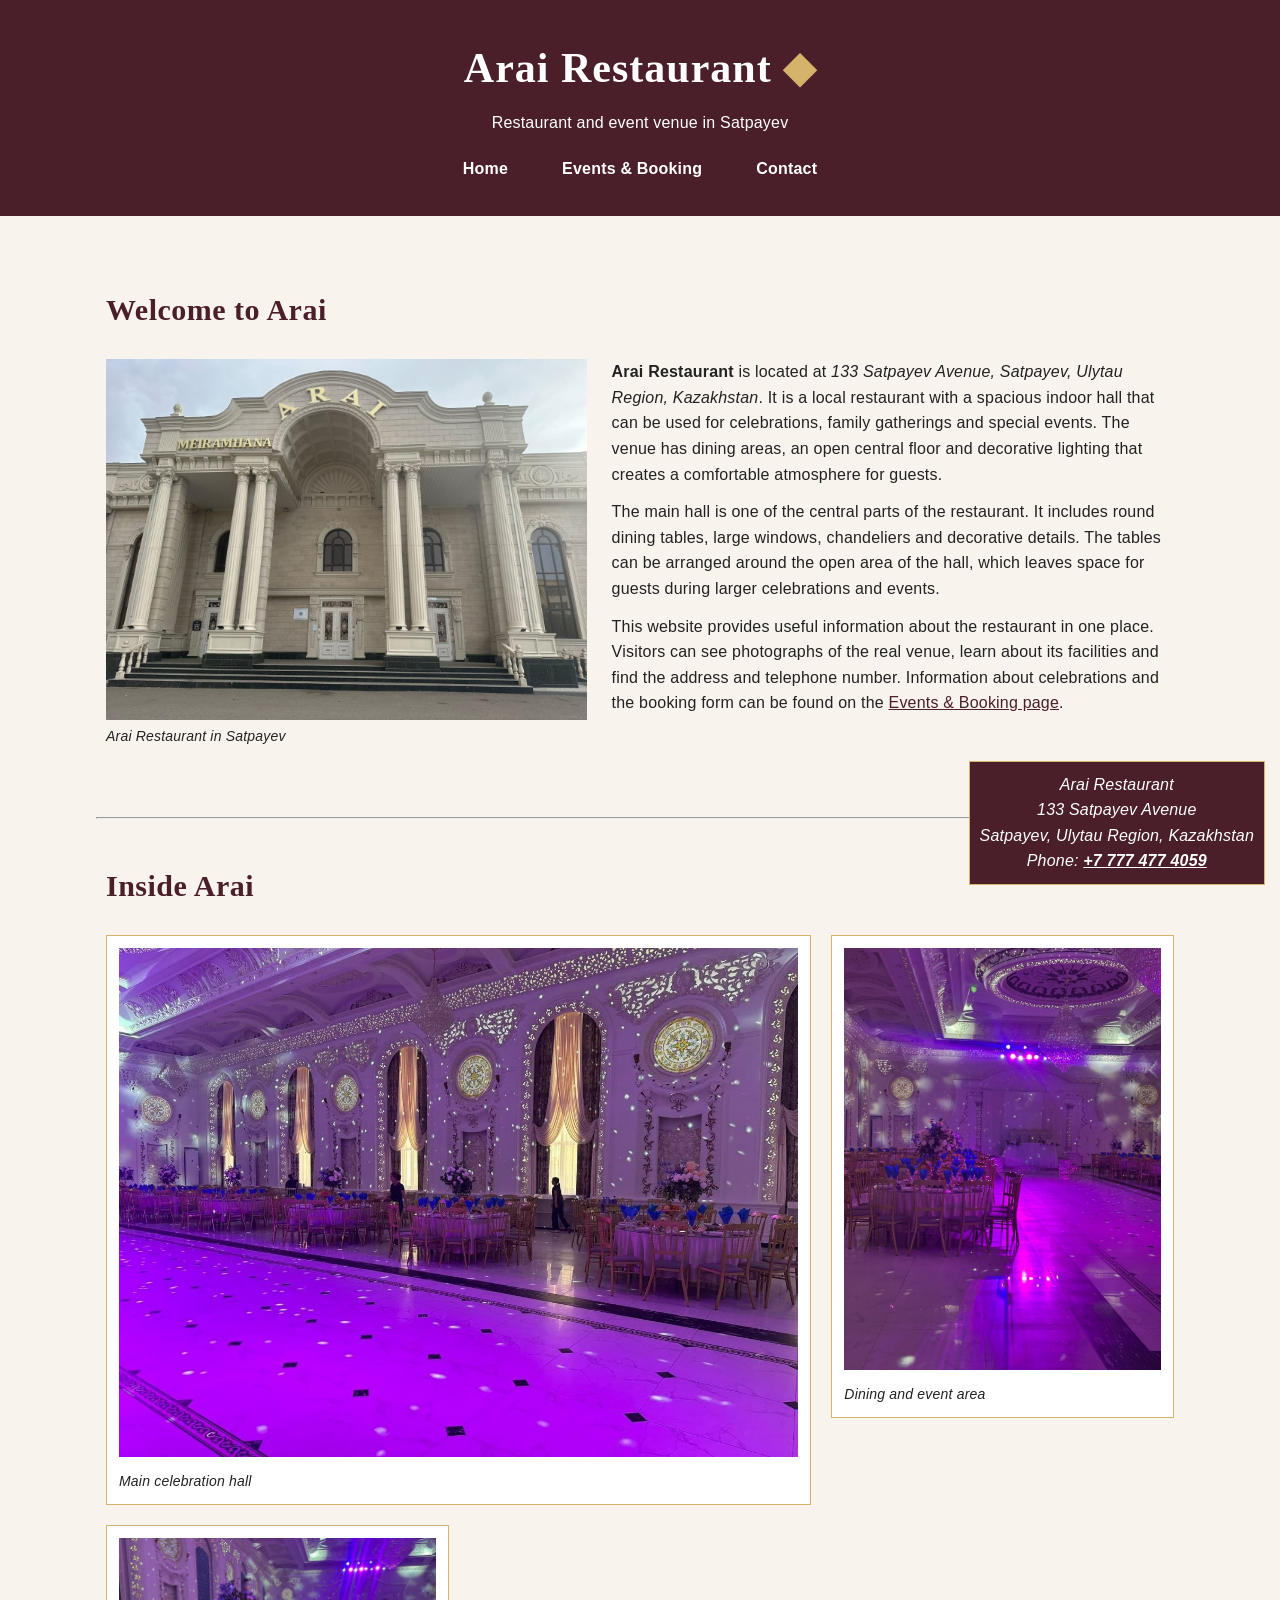
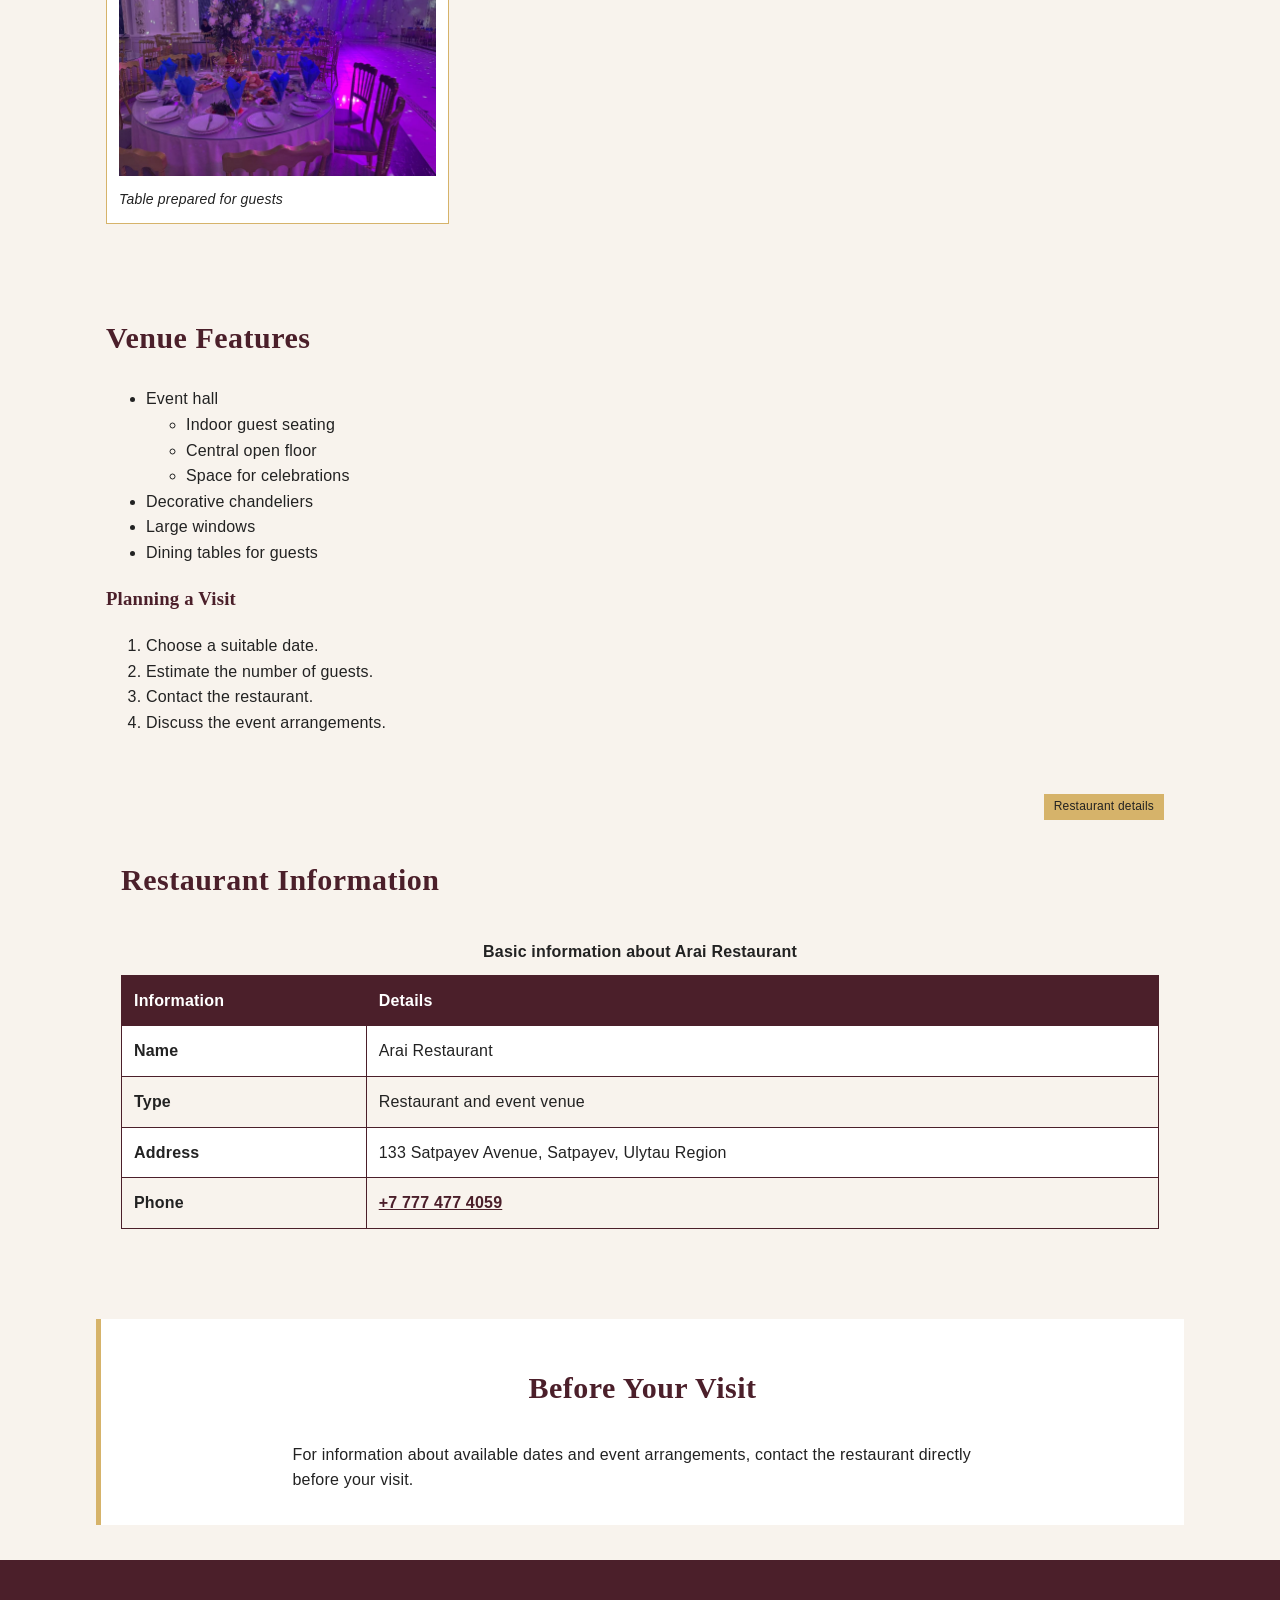
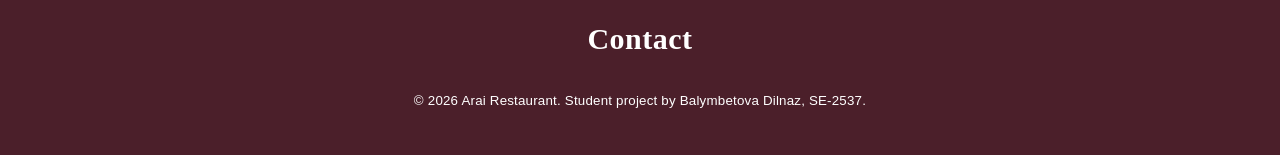
==== arai-restaurant/index.html @ f2437ca9 "Add files via upload" ====
<!DOCTYPE html>
<html lang="en">

<link rel="stylesheet" href="css/base.css">
<link rel="stylesheet" href="css/dilnaz.css">

<head>
    <meta charset="UTF-8">
    <meta name="viewport" content="width=device-width, initial-scale=1.0">
    <meta name="description" content="Official information website for Arai Restaurant in Satpayev.">
    <meta name="author" content="Balymbetova Dilnaz">
    <title>Arai Restaurant | Home</title>
</head>

<body>

    <!-- Author: Balymbetova Dilnaz, SE-2537 -->

    <header>
        <h1>Arai Restaurant</h1>
        <p>Restaurant and event venue in Satpayev</p>

        <nav aria-label="Main navigation">
            <ul>
                <li><a href="index.html">Home</a></li>
                <li><a href="events.html">Events & Booking</a></li>
                <li><a href="#contact">Contact</a></li>
            </ul>
        </nav>
    </header>

    <main>

        <section id="about">
            <h2>Welcome to Arai</h2>
            <figure>
    <img src="images/arai-outside.jpg"
         alt="Exterior of Arai Restaurant in Satpayev"
         width="600">
    <figcaption>Arai Restaurant in Satpayev</figcaption>
</figure>

            <p>
                <strong>Arai Restaurant</strong> is located at
                <em>133 Satpayev Avenue, Satpayev, Ulytau Region, Kazakhstan</em>.
                It is a local restaurant with a spacious indoor hall that can
                be used for celebrations, family gatherings and special events.
                The venue has dining areas, an open central floor and decorative
                lighting that creates a comfortable atmosphere for guests.
            </p>

            <p>
                The main hall is one of the central parts of the restaurant.
                It includes round dining tables, large windows, chandeliers and
                decorative details. The tables can be arranged around the open
                area of the hall, which leaves space for guests during larger
                celebrations and events.
            </p>

            <p>
                This website provides useful information about the restaurant
                in one place. Visitors can see photographs of the real venue,
                learn about its facilities and find the address and telephone
                number. Information about celebrations and the booking form
                can be found on the
                <a href="events.html">Events & Booking page</a>.
            </p>
        </section>

        <hr>
        <section id="gallery">
    <h2>Inside Arai</h2>

    <!-- A div is used because these figures form one visual gallery,
         not separate sections of the page. -->
    <div class="gallery">

        <figure>
            <img src="images/arai-hall-1.jpg"
                 alt="Main celebration hall inside Arai Restaurant"
                 width="400">
            <figcaption>Main celebration hall</figcaption>
        </figure>

        <figure>
            <img src="images/arai-hall-2.jpg"
                 alt="Interior and dining area of Arai Restaurant"
                 width="400">
            <figcaption>Dining and event area</figcaption>
        </figure>

        <figure>
            <img src="images/arai-table.jpg"
                 alt="Table prepared for guests at Arai Restaurant"
                 width="400">
            <figcaption>Table prepared for guests</figcaption>
        </figure>

    </div>
</section>


        <section id="features">
            <h2>Venue Features</h2>

            <ul>
                <li>
                    Event hall
                    <ul>
                        <li>Indoor guest seating</li>
                        <li>Central open floor</li>
                        <li>Space for celebrations</li>
                    </ul>
                </li>
                <li>Decorative chandeliers</li>
                <li>Large windows</li>
                <li>Dining tables for guests</li>
            </ul>

            <h3>Planning a Visit</h3>

            <ol>
                <li>Choose a suitable date.</li>
                <li>Estimate the number of guests.</li>
                <li>Contact the restaurant.</li>
                <li>Discuss the event arrangements.</li>
            </ol>
        </section>

        <section id="information">
            <h2>Restaurant Information</h2>

            <table>
                <caption>Basic information about Arai Restaurant</caption>

                <thead>
                    <tr>
                        <th scope="col">Information</th>
                        <th scope="col">Details</th>
                    </tr>
                </thead>

                <tbody>
                    <tr>
                        <th scope="row">Name</th>
                        <td>Arai Restaurant</td>
                    </tr>

                    <tr>
                        <th scope="row">Type</th>
                        <td>Restaurant and event venue</td>
                    </tr>

                    <tr>
                        <th scope="row">Address</th>
                        <td>133 Satpayev Avenue, Satpayev, Ulytau Region</td>
                    </tr>

                    <tr>
                        <th scope="row">Phone</th>
                        <td>
                            <a href="tel:+77774774059">+7 777 477 4059</a>
                        </td>
                    </tr>
                </tbody>
            </table>
        </section>

        <aside>
            <h2>Before Your Visit</h2>
            <p>
                For information about available dates and event arrangements,
                contact the restaurant directly before your visit.
            </p>
        </aside>

    </main>

    <footer id="contact">
        <!-- Contact information is placed in the footer because it is useful on every page. -->

        <h2>Contact</h2>

        <address>
            Arai Restaurant<br>
            133 Satpayev Avenue<br>
            Satpayev, Ulytau Region, Kazakhstan<br>
            Phone: <a href="tel:+77774774059">+7 777 477 4059</a>
        </address>

        <p>
            <small>
                &copy; 2026 Arai Restaurant.
                Student project by
                <span>Balymbetova Dilnaz, SE-2537</span>.
            </small>
        </p>
    </footer>

</body>

</html>
---- arai-restaurant/css/base.css ----
/*
    Arai Restaurant - Shared Styles
    Author: Balymbetova Dilnaz, SE-2537

    Colour palette:
    #4b1f2a - dark burgundy, chosen for an elegant restaurant atmosphere
    #f8f3ed - warm light background for comfortable reading
    #d6b36a - gold accent inspired by the restaurant interior
    #ffffff - clean background for content areas
    #222222 - dark text for good readability
*/

* {
    box-sizing: border-box;
}

html {
    scroll-behavior: smooth;
}

body {
    margin: 0;
    background-color: #f8f3ed;
    color: #222222;
    font-family: Arial, Helvetica, sans-serif;
    font-size: 16px;
    font-weight: 400;
    line-height: 1.6;
    letter-spacing: 0.2px;
}

header {
    background-color: #4b1f2a;
    color: #ffffff;
    padding: 35px 8%;
    text-align: center;
}

header h1 {
    margin: 0;
    font-family: Georgia, "Times New Roman", serif;
    font-size: 42px;
    font-weight: 700;
    letter-spacing: 1px;
}

header p {
    margin: 8px 0 20px;
}

/* The navigation uses Flexbox because its links belong in one row. */
nav ul {
    display: flex;
    justify-content: center;
    align-items: center;
    gap: 30px;
    list-style: none;
    margin: 0;
    padding: 0;
}

nav a {
    color: #ffffff;
    font-weight: bold;
    text-decoration: none;
    padding: 8px 12px;
}

nav a:hover {
    background-color: #d6b36a;
    color: #222222;
}

nav a:focus {
    outline: 3px solid #ffffff;
}

main {
    width: 85%;
    max-width: 1200px;
    margin: 35px auto;
}

section {
    margin-bottom: 45px;
}

h2 {
    color: #4b1f2a;
    font-family: Georgia, "Times New Roman", serif;
    font-size: 30px;
    font-weight: 700;
    letter-spacing: 0.5px;
}

h3 {
    color: #4b1f2a;
    font-family: Georgia, "Times New Roman", serif;
}

p {
    margin: 12px 0;
}

a {
    color: #4b1f2a;
}

img {
    max-width: 100%;
    height: auto;
}

figure {
    margin: 20px 0;
}

figcaption {
    margin-top: 5px;
    font-size: 14px;
    font-style: italic;
}

table {
    width: 100%;
    border-collapse: collapse;
    background-color: #ffffff;
    margin: 20px auto;
}

caption {
    padding: 10px;
    font-weight: bold;
}

th,
td {
    border: 1px solid #4b1f2a;
    padding: 12px;
    text-align: left;
}

thead {
    background-color: #4b1f2a;
    color: #ffffff;
}

tbody tr:nth-child(2n) {
    background-color: #f8f3ed;
}

aside {
    border-left: 5px solid #d6b36a;
    background-color: #ffffff;
    padding: 20px;
    margin: 30px 0;
}

footer {
    background-color: #4b1f2a;
    color: #ffffff;
    text-align: center;
    padding: 30px;
}

footer h2 {
    color: #ffffff;
}

footer a {
    color: #ffffff;
}

/* Child selector: selects only paragraphs directly inside the footer. */
footer > p {
    margin-top: 20px;
}

/* Adjacent sibling selector: styles a paragraph immediately after h2. */
h2 + p {
    margin-top: 5px;
}

/* Attribute selector: targets telephone links. */
a[href^="tel:"] {
    font-weight: bold;
}

/* Adds a decorative mark without adding unnecessary HTML. */
header h1::after {
    content: " ◆";
    color: #d6b36a;
}
---- arai-restaurant/css/dilnaz.css ----
/*
    Personal stylesheet
    Author: Balymbetova Dilnaz, SE-2537
*/

/* ID selector is appropriate because #about occurs once on the home page. */
#about {
    position: relative;
}

/* Gallery is better as Grid because photographs need rows and columns. */
.gallery {
    display: grid;
    grid-template-columns: repeat(3, minmax(200px, 1fr));
    gap: 20px;
    align-items: start;
}

.gallery figure {
    background-color: #ffffff;
    border: 1px solid #d6b36a;
    padding: 12px;
    margin: 0;
}

.gallery img {
    width: 100%;
}

/* The first gallery item spans two columns to demonstrate grid spanning. */
.gallery figure:first-child {
    grid-column: span 2;
}

/* Flexbox suits this block because the buttons form one flexible row. */
form > p:last-child {
    display: flex;
    flex-direction: row;
    flex-wrap: wrap;
    gap: 15px;
}

form {
    background-color: #ffffff;
    padding: 25px;
    border: 1px solid #d6b36a;
}

fieldset {
    margin-bottom: 25px;
    padding: 20px;
    border: 1px solid #4b1f2a;
}

legend {
    color: #4b1f2a;
    font-weight: bold;
}

input,
select,
textarea {
    padding: 9px;
    margin-top: 5px;
    max-width: 100%;
    font-family: Arial, Helvetica, sans-serif;
}

input[type="text"],
input[type="email"],
input[type="tel"],
input[type="number"],
input[type="date"],
select,
textarea {
    width: 100%;
}

input:focus,
select:focus,
textarea:focus {
    outline: 2px solid #d6b36a;
}

button {
    padding: 10px 18px;
    border: 1px solid #4b1f2a;
    background-color: #4b1f2a;
    color: #ffffff;
    cursor: pointer;
}

button:hover {
    background-color: #d6b36a;
    color: #222222;
}

/*
    Specificity experiment:
    Specificity = 0-0-1 (one type selector).
    This rule loses to #information below.
*/
section {
    padding: 10px;
}

/*
    Specificity = 1-0-0 (one ID selector).
    It wins because an ID has higher specificity than a type selector.
*/
#information {
    padding: 25px;
}

/*
    Static positioning is the normal document flow.
    It is appropriate for this heading because it needs no offset.
*/
#features h2 {
    position: static;
}

/*
    Relative positioning keeps the element in normal flow and can
    provide a containing block for an absolutely positioned element.
*/
#information {
    position: relative;
}

/* Absolute positioning places this generated label inside #information. */
#information::before {
    content: "Restaurant details";
    position: absolute;
    top: -12px;
    right: 20px;
    background-color: #d6b36a;
    padding: 3px 10px;
    font-size: 12px;
}

/*
    Fixed positioning keeps this contact shortcut visible
    while the visitor scrolls.
*/
footer address {
    position: fixed;
    right: 15px;
    bottom: 15px;
    background-color: #4b1f2a;
    border: 1px solid #d6b36a;
    padding: 10px;
    z-index: 2;
}

/*
    Float lets text flow beside the first photograph.
    The following section is cleared so later content does not wrap around it.
*/
#about figure {
    float: left;
    width: 45%;
    margin: 0 25px 15px 0;
}

#about::after {
    content: "";
    display: block;
    clear: both;
}

/* Centering technique 1: margin auto. */
#about figure img {
    display: block;
    margin-left: auto;
    margin-right: auto;
}

/* Centering technique 2: Flexbox. */
nav {
    display: flex;
    justify-content: center;
}

/* Centering technique 3: Grid. */
aside {
    display: grid;
    place-items: center;
}

aside p {
    max-width: 700px;
}

/* Reusable semantic classes prepared for the page content. */
.gallery,
.venue-gallery {
    width: 100%;
}

.gallery-item {
    padding: 10px;
}

.contact-detail {
    font-weight: bold;
}

.event-info {
    margin-bottom: 20px;
}

.booking-field {
    margin-bottom: 12px;
}

.feature-list {
    padding-left: 25px;
}

.page-intro {
    max-width: 800px;
}

.highlight {
    font-weight: bold;
}
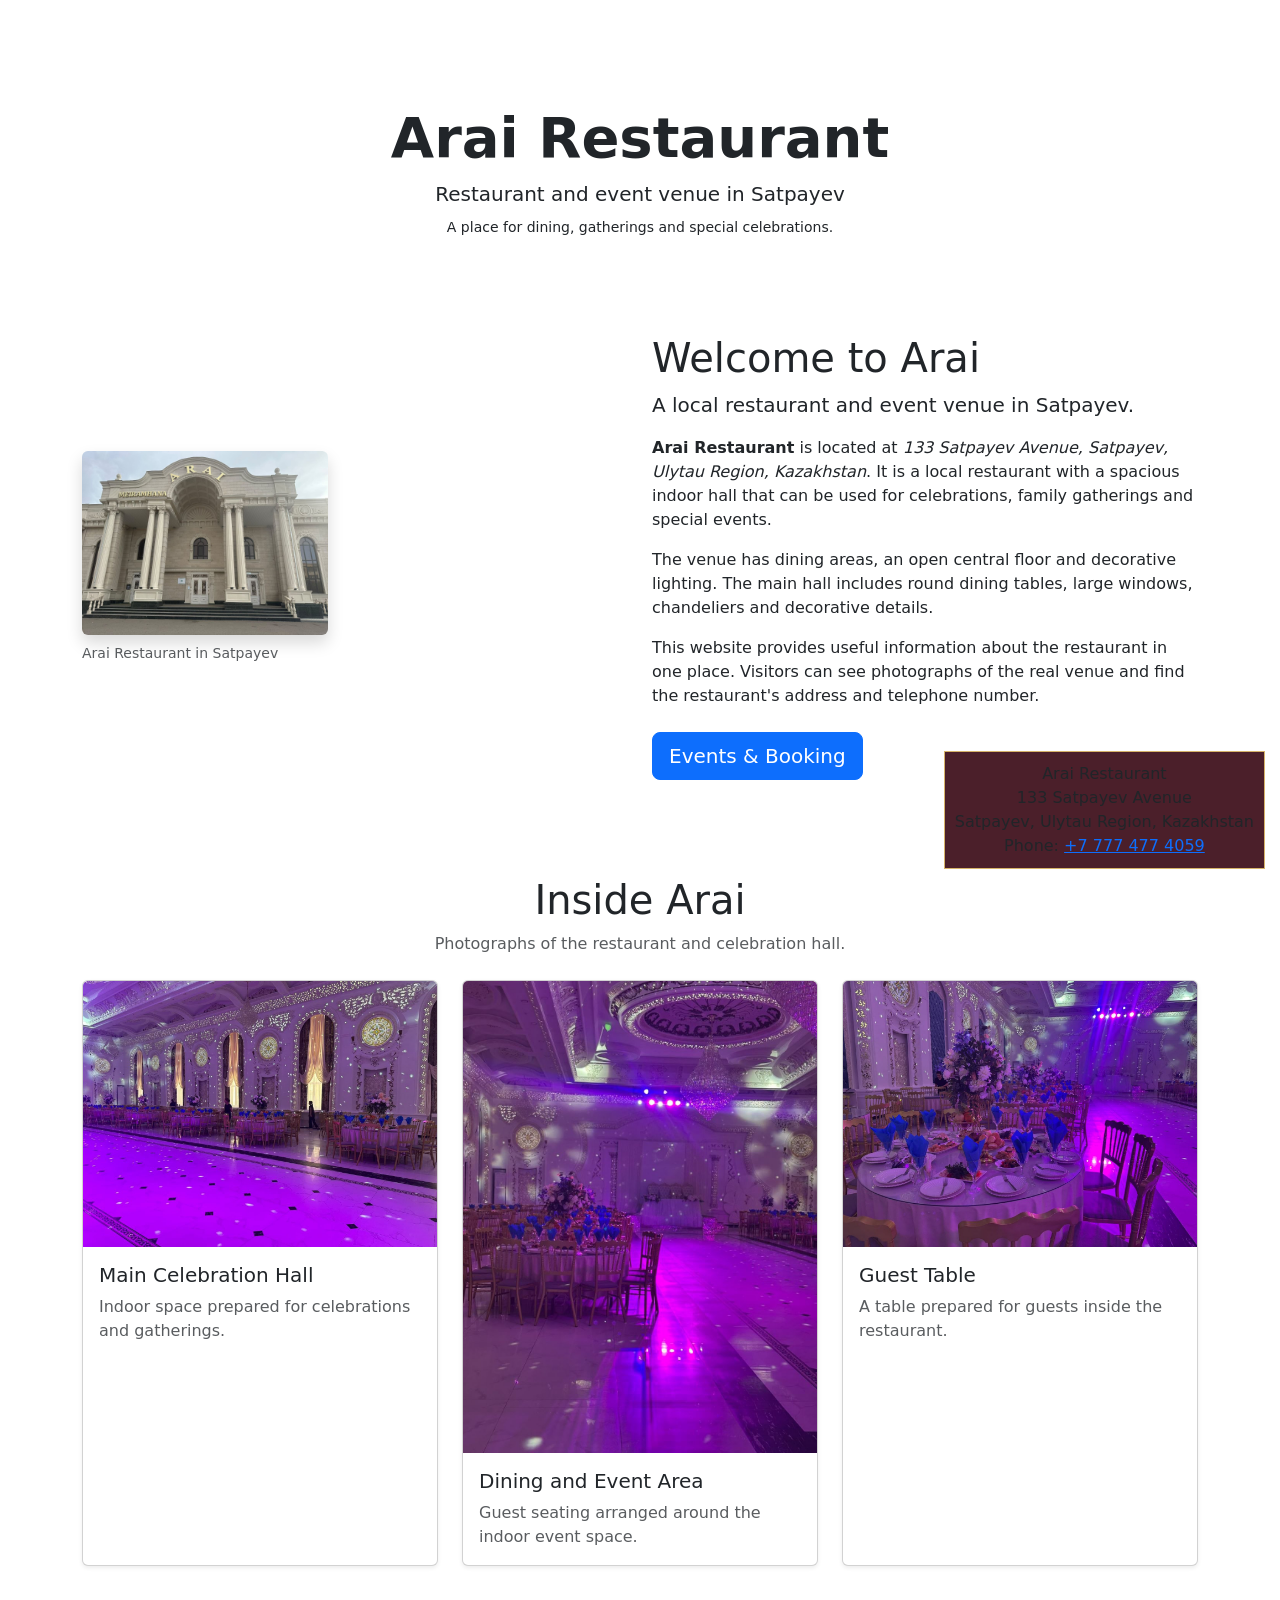
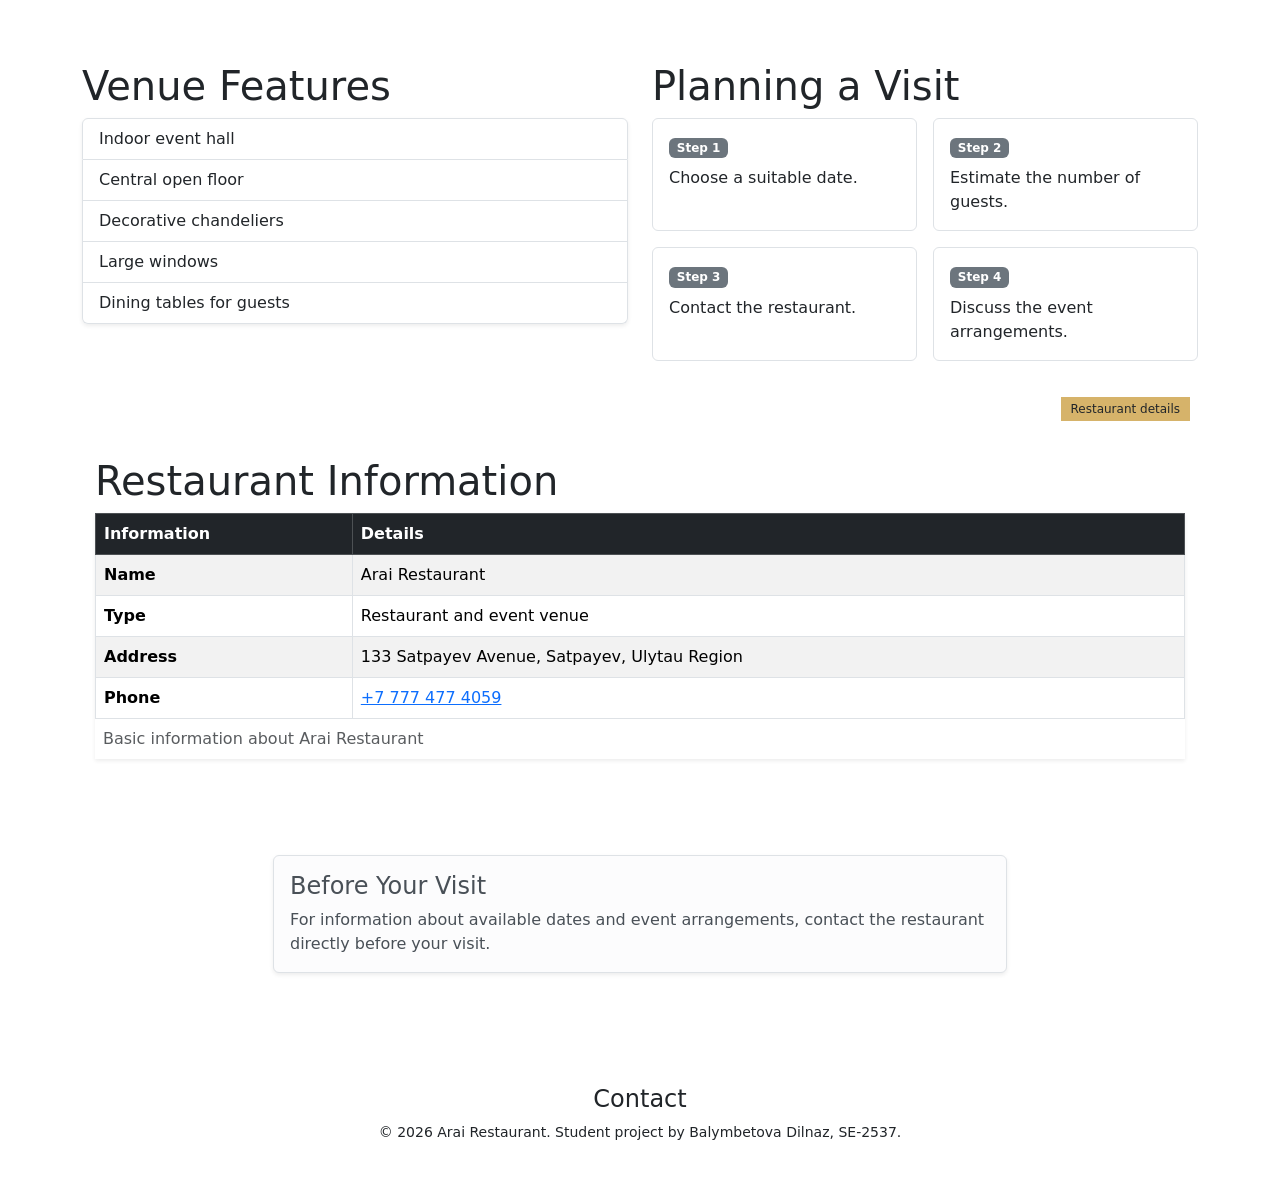
==== commit 9b316571: "Add files via upload" ====
--- a/arai-restaurant/index.html
+++ b/arai-restaurant/index.html
@@ -1,15 +1,20 @@
 <!DOCTYPE html>
 <html lang="en">
-
-<link rel="stylesheet" href="css/base.css">
-<link rel="stylesheet" href="css/dilnaz.css">
 
 <head>
     <meta charset="UTF-8">
     <meta name="viewport" content="width=device-width, initial-scale=1.0">
     <meta name="description" content="Official information website for Arai Restaurant in Satpayev.">
     <meta name="author" content="Balymbetova Dilnaz">
+
     <title>Arai Restaurant | Home</title>
+
+    <!-- Bootstrap 5.3.8 is used for responsive layout and components. -->
+    <link href="https://cdn.jsdelivr.net/npm/bootstrap@5.3.8/dist/css/bootstrap.min.css"
+          rel="stylesheet">
+
+    <!-- Custom CSS is loaded after Bootstrap for brand corrections. -->
+    <link rel="stylesheet" href="css/dilnaz.css">
 </head>
 
 <body>
@@ -17,186 +22,410 @@
     <!-- Author: Balymbetova Dilnaz, SE-2537 -->
 
     <header>
-        <h1>Arai Restaurant</h1>
-        <p>Restaurant and event venue in Satpayev</p>
-
-        <nav aria-label="Main navigation">
-            <ul>
-                <li><a href="index.html">Home</a></li>
-                <li><a href="events.html">Events & Booking</a></li>
-                <li><a href="#contact">Contact</a></li>
-            </ul>
+
+        <!-- Bootstrap Navbar component adapted for Arai Restaurant.
+             navbar-expand-md keeps the menu collapsed on phones
+             and expands it from the md breakpoint. -->
+        <nav class="navbar navbar-expand-md navbar-dark arai-navbar">
+            <div class="container">
+
+                <a class="navbar-brand fw-bold" href="index.html">
+                    Arai Restaurant
+                </a>
+
+                <button class="navbar-toggler"
+                        type="button"
+                        data-bs-toggle="collapse"
+                        data-bs-target="#mainNavbar"
+                        aria-controls="mainNavbar"
+                        aria-expanded="false"
+                        aria-label="Toggle navigation">
+                    <span class="navbar-toggler-icon"></span>
+                </button>
+
+                <div class="collapse navbar-collapse" id="mainNavbar">
+                    <ul class="navbar-nav ms-auto">
+                        <li class="nav-item">
+                            <a class="nav-link active"
+                               aria-current="page"
+                               href="index.html">Home</a>
+                        </li>
+
+                        <li class="nav-item">
+                            <a class="nav-link"
+                               href="events.html">Events & Booking</a>
+                        </li>
+
+                        <li class="nav-item">
+                            <a class="nav-link"
+                               href="#gallery">Gallery</a>
+                        </li>
+
+                        <li class="nav-item">
+                            <a class="nav-link"
+                               href="#contact">Contact</a>
+                        </li>
+                    </ul>
+                </div>
+
+            </div>
         </nav>
+
+        <!-- container-fluid is used here because the hero background
+             should extend across the full width of the page. -->
+        <div class="container-fluid arai-hero">
+            <div class="container text-center py-5">
+                <h1 class="display-4 fw-bold">Arai Restaurant</h1>
+
+                <p class="lead mb-2">
+                    Restaurant and event venue in Satpayev
+                </p>
+
+                <!-- Hidden on phones and displayed from md upwards. -->
+                <p class="small mb-0 d-none d-md-block">
+                    A place for dining, gatherings and special celebrations.
+                </p>
+            </div>
+        </div>
+
     </header>
 
+
     <main>
 
-        <section id="about">
-            <h2>Welcome to Arai</h2>
-            <figure>
-    <img src="images/arai-outside.jpg"
-         alt="Exterior of Arai Restaurant in Satpayev"
-         width="600">
-    <figcaption>Arai Restaurant in Satpayev</figcaption>
-</figure>
-
-            <p>
-                <strong>Arai Restaurant</strong> is located at
-                <em>133 Satpayev Avenue, Satpayev, Ulytau Region, Kazakhstan</em>.
-                It is a local restaurant with a spacious indoor hall that can
-                be used for celebrations, family gatherings and special events.
-                The venue has dining areas, an open central floor and decorative
-                lighting that creates a comfortable atmosphere for guests.
+        <!-- ABOUT -->
+        <section id="about" class="container py-5">
+
+            <div class="row g-4 align-items-center">
+
+                <div class="col-12 col-md-6">
+                    <figure class="mb-0">
+                        <img src="images/arai-outside.jpg"
+                             class="img-fluid rounded shadow"
+                             alt="Exterior of Arai Restaurant in Satpayev">
+
+                        <figcaption class="small text-body-secondary mt-2">
+                            Arai Restaurant in Satpayev
+                        </figcaption>
+                    </figure>
+                </div>
+
+                <div class="col-12 col-md-6">
+                    <h2 class="display-6 text-center text-md-start">
+                        Welcome to Arai
+                    </h2>
+
+                    <p class="lead">
+                        A local restaurant and event venue in Satpayev.
+                    </p>
+
+                    <p>
+                        <strong>Arai Restaurant</strong> is located at
+                        <em>133 Satpayev Avenue, Satpayev, Ulytau Region,
+                        Kazakhstan</em>. It is a local restaurant with a
+                        spacious indoor hall that can be used for celebrations,
+                        family gatherings and special events.
+                    </p>
+
+                    <p>
+                        The venue has dining areas, an open central floor and
+                        decorative lighting. The main hall includes round
+                        dining tables, large windows, chandeliers and decorative
+                        details.
+                    </p>
+
+                    <p class="mb-4">
+                        This website provides useful information about the
+                        restaurant in one place. Visitors can see photographs
+                        of the real venue and find the restaurant's address
+                        and telephone number.
+                    </p>
+
+                    <a href="events.html"
+                       class="btn btn-primary btn-lg">
+                        Events & Booking
+                    </a>
+                </div>
+
+            </div>
+
+        </section>
+
+
+        <!-- GALLERY -->
+        <section id="gallery" class="container py-5">
+
+            <div class="text-center mb-4">
+                <h2 class="display-6">Inside Arai</h2>
+
+                <p class="text-body-secondary">
+                    Photographs of the restaurant and celebration hall.
+                </p>
+            </div>
+
+            <!-- Bootstrap Card component:
+                 the standard Bootstrap card markup was adapted to present
+                 photographs and information about the real Arai venue. -->
+            <div class="row g-4">
+
+                <div class="col-12 col-md-6 col-lg-4">
+                    <div class="card h-100 shadow-sm">
+                        <img src="images/arai-hall-1.jpg"
+                             class="card-img-top"
+                             alt="Main celebration hall inside Arai Restaurant">
+
+                        <div class="card-body">
+                            <h3 class="card-title h5">
+                                Main Celebration Hall
+                            </h3>
+
+                            <p class="card-text text-body-secondary">
+                                Indoor space prepared for celebrations and
+                                gatherings.
+                            </p>
+                        </div>
+                    </div>
+                </div>
+
+
+                <div class="col-12 col-md-6 col-lg-4">
+                    <div class="card h-100 shadow-sm">
+                        <img src="images/arai-hall-2.jpg"
+                             class="card-img-top"
+                             alt="Interior and dining area of Arai Restaurant">
+
+                        <div class="card-body">
+                            <h3 class="card-title h5">
+                                Dining and Event Area
+                            </h3>
+
+                            <p class="card-text text-body-secondary">
+                                Guest seating arranged around the indoor
+                                event space.
+                            </p>
+                        </div>
+                    </div>
+                </div>
+
+
+                <div class="col-12 col-md-6 col-lg-4">
+                    <div class="card h-100 shadow-sm">
+                        <img src="images/arai-table.jpg"
+                             class="card-img-top"
+                             alt="Table prepared for guests at Arai Restaurant">
+
+                        <div class="card-body">
+                            <h3 class="card-title h5">
+                                Guest Table
+                            </h3>
+
+                            <p class="card-text text-body-secondary">
+                                A table prepared for guests inside the
+                                restaurant.
+                            </p>
+                        </div>
+                    </div>
+                </div>
+
+            </div>
+
+        </section>
+
+
+        <!-- FEATURES -->
+        <section id="features" class="container py-5">
+
+            <div class="row g-4">
+
+                <div class="col-12 col-lg-6">
+                    <h2 class="display-6">Venue Features</h2>
+
+                    <ul class="list-group shadow-sm">
+                        <li class="list-group-item">
+                            Indoor event hall
+                        </li>
+
+                        <li class="list-group-item">
+                            Central open floor
+                        </li>
+
+                        <li class="list-group-item">
+                            Decorative chandeliers
+                        </li>
+
+                        <li class="list-group-item">
+                            Large windows
+                        </li>
+
+                        <li class="list-group-item">
+                            Dining tables for guests
+                        </li>
+                    </ul>
+                </div>
+
+
+                <div class="col-12 col-lg-6">
+
+                    <h2 class="display-6">Planning a Visit</h2>
+
+                    <!-- Nested Bootstrap grid:
+                         this row is placed inside a parent column to
+                         demonstrate grid nesting. -->
+                    <div class="row g-3">
+
+                        <div class="col-12 col-sm-6">
+                            <div class="border rounded p-3 h-100">
+                                <span class="badge text-bg-secondary mb-2">
+                                    Step 1
+                                </span>
+                                <p class="mb-0">Choose a suitable date.</p>
+                            </div>
+                        </div>
+
+                        <div class="col-12 col-sm-6">
+                            <div class="border rounded p-3 h-100">
+                                <span class="badge text-bg-secondary mb-2">
+                                    Step 2
+                                </span>
+                                <p class="mb-0">
+                                    Estimate the number of guests.
+                                </p>
+                            </div>
+                        </div>
+
+                        <div class="col-12 col-sm-6">
+                            <div class="border rounded p-3 h-100">
+                                <span class="badge text-bg-secondary mb-2">
+                                    Step 3
+                                </span>
+                                <p class="mb-0">
+                                    Contact the restaurant.
+                                </p>
+                            </div>
+                        </div>
+
+                        <div class="col-12 col-sm-6">
+                            <div class="border rounded p-3 h-100">
+                                <span class="badge text-bg-secondary mb-2">
+                                    Step 4
+                                </span>
+                                <p class="mb-0">
+                                    Discuss the event arrangements.
+                                </p>
+                            </div>
+                        </div>
+
+                    </div>
+
+                </div>
+
+            </div>
+
+        </section>
+
+
+        <!-- INFORMATION -->
+        <section id="information" class="container py-5">
+
+            <h2 class="display-6 text-center text-md-start">
+                Restaurant Information
+            </h2>
+
+            <div class="table-responsive shadow-sm">
+
+                <table class="table table-striped table-bordered align-middle mb-0">
+                    <caption class="px-2">
+                        Basic information about Arai Restaurant
+                    </caption>
+
+                    <thead class="table-dark">
+                        <tr>
+                            <th scope="col">Information</th>
+                            <th scope="col">Details</th>
+                        </tr>
+                    </thead>
+
+                    <tbody>
+                        <tr>
+                            <th scope="row">Name</th>
+                            <td>Arai Restaurant</td>
+                        </tr>
+
+                        <tr>
+                            <th scope="row">Type</th>
+                            <td>Restaurant and event venue</td>
+                        </tr>
+
+                        <tr>
+                            <th scope="row">Address</th>
+                            <td>
+                                133 Satpayev Avenue, Satpayev,
+                                Ulytau Region
+                            </td>
+                        </tr>
+
+                        <tr>
+                            <th scope="row">Phone</th>
+                            <td>
+                                <a href="tel:+77774774059">
+                                    +7 777 477 4059
+                                </a>
+                            </td>
+                        </tr>
+                    </tbody>
+
+                </table>
+
+            </div>
+
+        </section>
+
+
+        <!-- NOTICE -->
+        <aside class="container my-5">
+            <div class="alert alert-light border shadow-sm" role="alert">
+                <h2 class="h4 alert-heading">Before Your Visit</h2>
+
+                <p class="mb-0">
+                    For information about available dates and event
+                    arrangements, contact the restaurant directly before
+                    your visit.
+                </p>
+            </div>
+        </aside>
+
+    </main>
+
+
+    <footer id="contact" class="arai-footer py-5">
+
+        <div class="container text-center">
+
+            <h2 class="h4">Contact</h2>
+
+            <address class="mb-3">
+                Arai Restaurant<br>
+                133 Satpayev Avenue<br>
+                Satpayev, Ulytau Region, Kazakhstan<br>
+                Phone:
+                <a href="tel:+77774774059">
+                    +7 777 477 4059
+                </a>
+            </address>
+
+            <p class="small mb-0">
+                &copy; 2026 Arai Restaurant.
+                Student project by Balymbetova Dilnaz, SE-2537.
             </p>
 
-            <p>
-                The main hall is one of the central parts of the restaurant.
-                It includes round dining tables, large windows, chandeliers and
-                decorative details. The tables can be arranged around the open
-                area of the hall, which leaves space for guests during larger
-                celebrations and events.
-            </p>
-
-            <p>
-                This website provides useful information about the restaurant
-                in one place. Visitors can see photographs of the real venue,
-                learn about its facilities and find the address and telephone
-                number. Information about celebrations and the booking form
-                can be found on the
-                <a href="events.html">Events & Booking page</a>.
-            </p>
-        </section>
-
-        <hr>
-        <section id="gallery">
-    <h2>Inside Arai</h2>
-
-    <!-- A div is used because these figures form one visual gallery,
-         not separate sections of the page. -->
-    <div class="gallery">
-
-        <figure>
-            <img src="images/arai-hall-1.jpg"
-                 alt="Main celebration hall inside Arai Restaurant"
-                 width="400">
-            <figcaption>Main celebration hall</figcaption>
-        </figure>
-
-        <figure>
-            <img src="images/arai-hall-2.jpg"
-                 alt="Interior and dining area of Arai Restaurant"
-                 width="400">
-            <figcaption>Dining and event area</figcaption>
-        </figure>
-
-        <figure>
-            <img src="images/arai-table.jpg"
-                 alt="Table prepared for guests at Arai Restaurant"
-                 width="400">
-            <figcaption>Table prepared for guests</figcaption>
-        </figure>
-
-    </div>
-</section>
-
-
-        <section id="features">
-            <h2>Venue Features</h2>
-
-            <ul>
-                <li>
-                    Event hall
-                    <ul>
-                        <li>Indoor guest seating</li>
-                        <li>Central open floor</li>
-                        <li>Space for celebrations</li>
-                    </ul>
-                </li>
-                <li>Decorative chandeliers</li>
-                <li>Large windows</li>
-                <li>Dining tables for guests</li>
-            </ul>
-
-            <h3>Planning a Visit</h3>
-
-            <ol>
-                <li>Choose a suitable date.</li>
-                <li>Estimate the number of guests.</li>
-                <li>Contact the restaurant.</li>
-                <li>Discuss the event arrangements.</li>
-            </ol>
-        </section>
-
-        <section id="information">
-            <h2>Restaurant Information</h2>
-
-            <table>
-                <caption>Basic information about Arai Restaurant</caption>
-
-                <thead>
-                    <tr>
-                        <th scope="col">Information</th>
-                        <th scope="col">Details</th>
-                    </tr>
-                </thead>
-
-                <tbody>
-                    <tr>
-                        <th scope="row">Name</th>
-                        <td>Arai Restaurant</td>
-                    </tr>
-
-                    <tr>
-                        <th scope="row">Type</th>
-                        <td>Restaurant and event venue</td>
-                    </tr>
-
-                    <tr>
-                        <th scope="row">Address</th>
-                        <td>133 Satpayev Avenue, Satpayev, Ulytau Region</td>
-                    </tr>
-
-                    <tr>
-                        <th scope="row">Phone</th>
-                        <td>
-                            <a href="tel:+77774774059">+7 777 477 4059</a>
-                        </td>
-                    </tr>
-                </tbody>
-            </table>
-        </section>
-
-        <aside>
-            <h2>Before Your Visit</h2>
-            <p>
-                For information about available dates and event arrangements,
-                contact the restaurant directly before your visit.
-            </p>
-        </aside>
-
-    </main>
-
-    <footer id="contact">
-        <!-- Contact information is placed in the footer because it is useful on every page. -->
-
-        <h2>Contact</h2>
-
-        <address>
-            Arai Restaurant<br>
-            133 Satpayev Avenue<br>
-            Satpayev, Ulytau Region, Kazakhstan<br>
-            Phone: <a href="tel:+77774774059">+7 777 477 4059</a>
-        </address>
-
-        <p>
-            <small>
-                &copy; 2026 Arai Restaurant.
-                Student project by
-                <span>Balymbetova Dilnaz, SE-2537</span>.
-            </small>
-        </p>
+        </div>
+
     </footer>
 
+
+    <!-- Bootstrap 5.3.8 JavaScript bundle is used only
+         for Bootstrap components such as the navbar toggler. -->
+    <script src="https://cdn.jsdelivr.net/npm/bootstrap@5.3.8/dist/js/bootstrap.bundle.min.js"></script>
+
 </body>
-
 </html>
